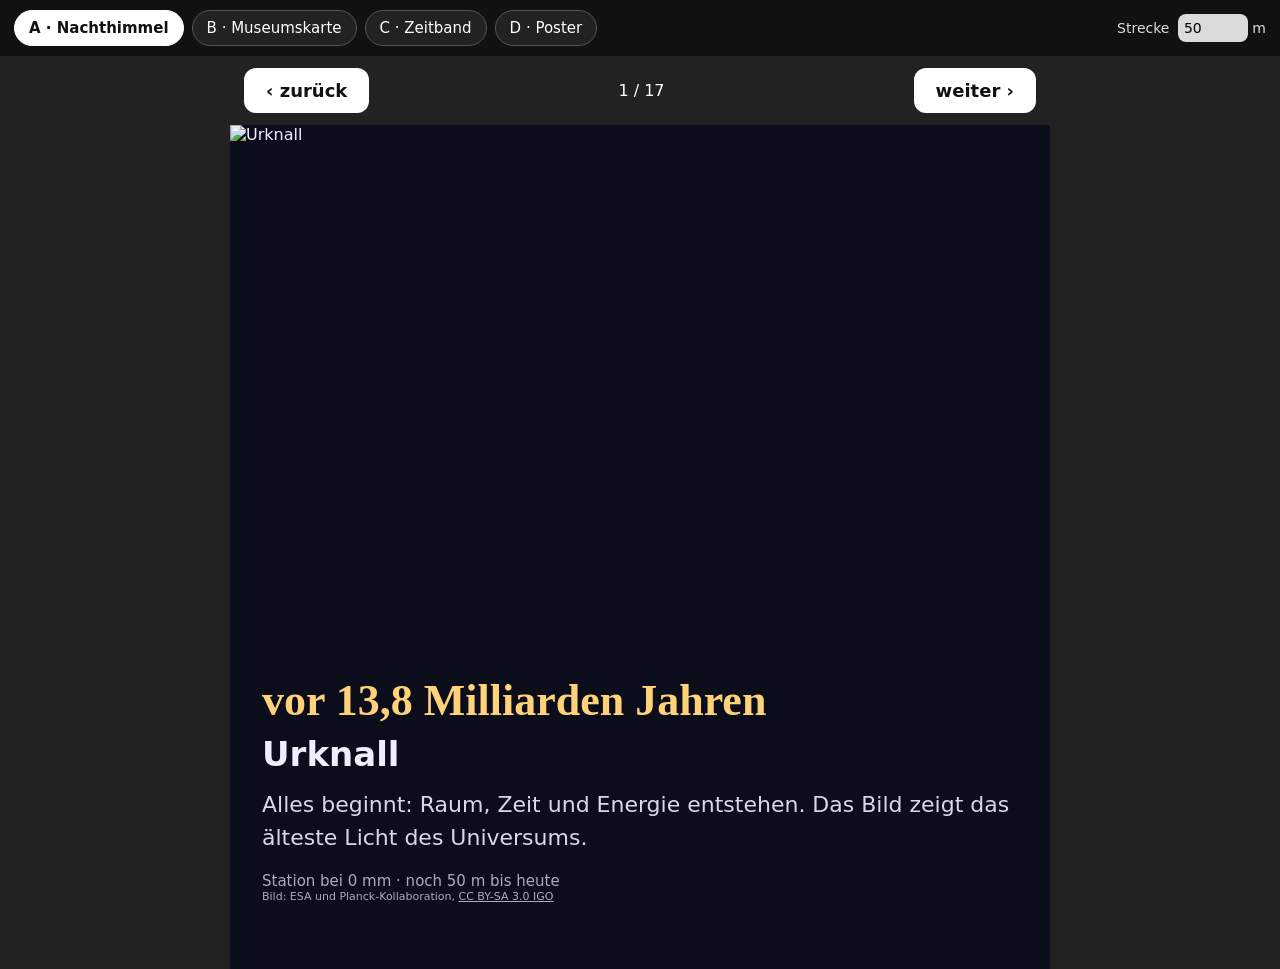
==== index.html @ dedfd53c "Designentwürfe und Stationsdaten Co-Authored-By: Claude Opus 5.5 <noreply@anthropic.com> Claude-Sess" ====
<!DOCTYPE html>
<html lang="de-CH">
<head><meta charset="utf-8"><meta name="viewport" content="width=device-width, initial-scale=1"><title>Zeitstrahl</title>
<meta http-equiv="refresh" content="0; url=designs.html"></head>
<body><p>Die App ist im Aufbau. <a href="designs.html">Zu den Designentwürfen</a></p></body>
</html>
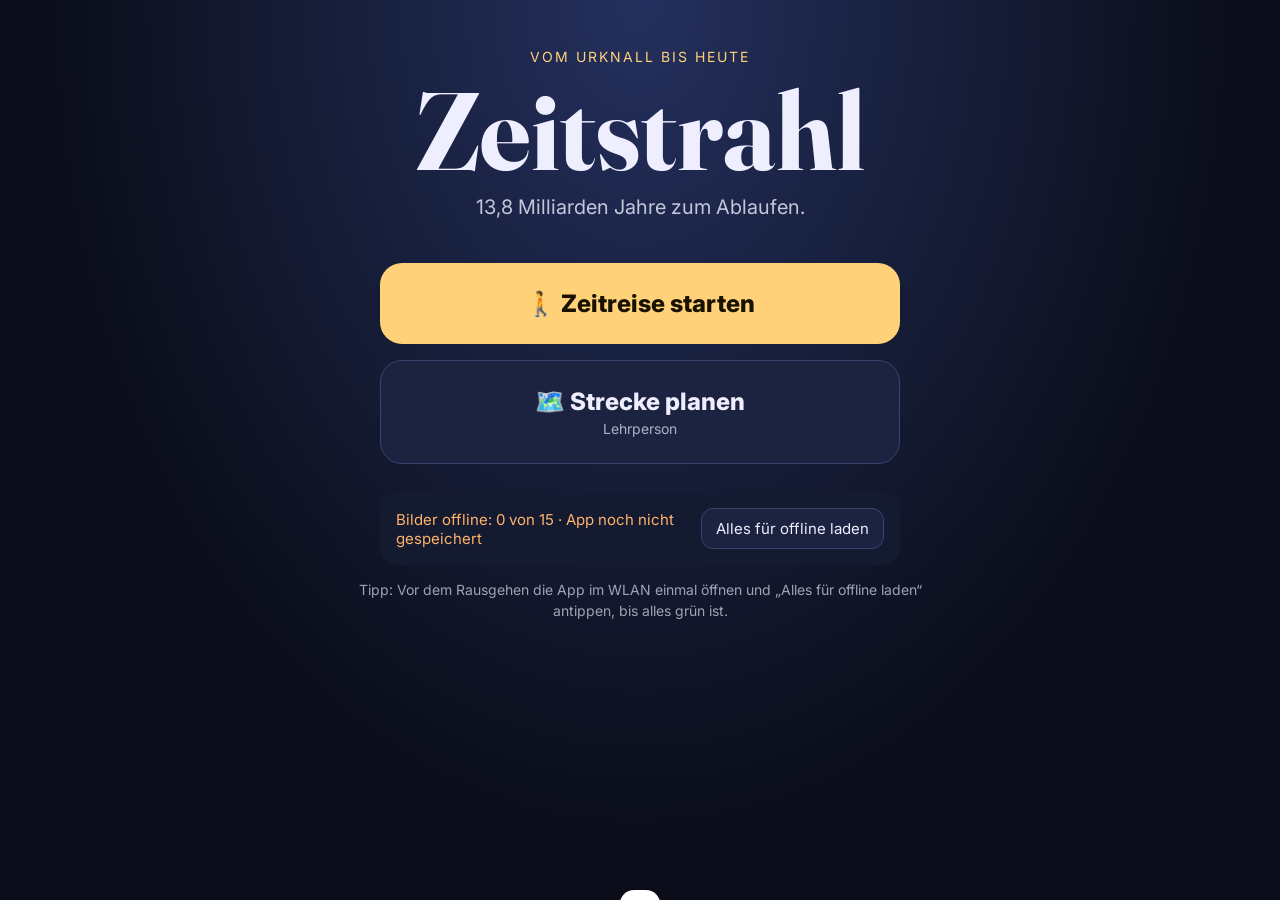
==== commit d769ed0a: "Offline-App: Planung mit Karte, QR-Karten, Scanner, Poster-Design mit Zeitband Co-Authored-By: Claud" ====
--- a/index.html
+++ b/index.html
@@ -1,6 +1,103 @@
 <!DOCTYPE html>
 <html lang="de-CH">
-<head><meta charset="utf-8"><meta name="viewport" content="width=device-width, initial-scale=1"><title>Zeitstrahl</title>
-<meta http-equiv="refresh" content="0; url=designs.html"></head>
-<body><p>Die App ist im Aufbau. <a href="designs.html">Zu den Designentwürfen</a></p></body>
+<head>
+<meta charset="utf-8">
+<meta name="viewport" content="width=device-width, initial-scale=1, viewport-fit=cover">
+<title>Zeitstrahl</title>
+<meta name="apple-mobile-web-app-capable" content="yes">
+<meta name="mobile-web-app-capable" content="yes">
+<meta name="apple-mobile-web-app-status-bar-style" content="black-translucent">
+<meta name="apple-mobile-web-app-title" content="Zeitstrahl">
+<meta name="theme-color" content="#0b0e1a">
+<link rel="manifest" href="manifest.webmanifest">
+<link rel="apple-touch-icon" href="icon-180.png">
+<link rel="stylesheet" href="https://fonts.googleapis.com/css2?family=Fraunces:opsz,wght@9..144,700&family=Inter:wght@400;600;800&display=swap">
+<link rel="stylesheet" href="vendor/leaflet/leaflet.css">
+<link rel="stylesheet" href="style.css">
+</head>
+<body>
+
+<!-- START -->
+<section id="home" class="screen on">
+  <div class="hero">
+    <div class="kicker">Vom Urknall bis heute</div>
+    <h1>Zeitstrahl</h1>
+    <p>13,8 Milliarden Jahre zum Ablaufen.</p>
+  </div>
+  <div class="cards">
+    <button class="big" data-go="walk">🚶 Zeitreise starten</button>
+    <button class="big alt" data-go="plan">🗺️ Strecke planen <small>Lehrperson</small></button>
+  </div>
+  <div class="offline">
+    <div id="offStatus">Offline-Status wird geprüft …</div>
+    <button id="btnCacheAll" class="small">Alles für offline laden</button>
+  </div>
+  <p class="hint">Tipp: Vor dem Rausgehen die App im WLAN einmal öffnen und „Alles für offline laden“ antippen, bis alles grün ist.</p>
+</section>
+
+<!-- PLANEN -->
+<section id="plan" class="screen">
+  <header class="top"><button class="back" data-go="home">‹</button><h2>Strecke planen</h2></header>
+  <div class="planbar">
+    <label>Länge <input id="len" type="number" min="5" max="5000" step="5" value="50"> m</label>
+    <span id="planHint">Tippe auf die Karte: zuerst den <b>Start</b>, dann die <b>Richtung</b>.</span>
+    <button id="btnReset" class="small">Neu setzen</button>
+  </div>
+  <div id="planMap" class="map"></div>
+  <div class="planactions">
+    <button id="btnTiles" class="small">Karte offline speichern</button>
+    <button id="btnPrint" class="small">QR-Karten drucken</button>
+    <button id="btnPlanQR" class="small">Plan auf Schüler-iPads übertragen</button>
+  </div>
+  <div id="coneList" class="conelist"></div>
+</section>
+
+<!-- LAUFEN -->
+<section id="walk" class="screen">
+  <header class="top"><button class="back" data-go="home">‹</button><h2>Zeitreise</h2></header>
+  <button id="btnScan" class="scanbtn">📷 Hütchen scannen</button>
+  <div id="walkMap" class="map small"></div>
+  <p id="walkNoPlan" class="hint">Noch keine Karte. Die Lehrperson kann den Plan-QR zeigen: einfach scannen.</p>
+  <h3 class="sub">Ohne Kamera: Hütchen antippen</h3>
+  <div id="walkList" class="conelist tappable"></div>
+</section>
+
+<!-- DRUCK -->
+<section id="print" class="screen">
+  <header class="top noprint"><button class="back" data-go="plan">‹</button><h2>QR-Karten</h2><button class="small" onclick="window.print()">Drucken</button></header>
+  <p class="hint noprint">Je eine Karte pro Hütchen. Auf A4 drucken, in vier Karten schneiden.</p>
+  <div id="printCards" class="printcards"></div>
+</section>
+
+<!-- STATION -->
+<div id="station" class="overlay">
+  <div class="st" id="stInner"></div>
+</div>
+
+<!-- SCANNER -->
+<div id="scanner" class="overlay dark">
+  <video id="video" playsinline muted></video>
+  <div class="scanframe"></div>
+  <div class="scantext">QR-Code am Hütchen ins Feld halten</div>
+  <button class="closebtn" id="btnScanClose">✕</button>
+</div>
+
+<!-- PLAN-QR -->
+<div id="planqr" class="overlay light">
+  <div class="planqrbox">
+    <h2>Plan übertragen</h2>
+    <p>Schülerinnen und Schüler öffnen die App, tippen auf „Zeitreise starten“ und scannen diesen Code.</p>
+    <div id="planQRsvg"></div>
+    <button class="small" id="btnPlanQRClose">Schliessen</button>
+  </div>
+</div>
+
+<div id="toast"></div>
+
+<script src="vendor/leaflet/leaflet.js"></script>
+<script src="vendor/jsQR.js"></script>
+<script src="vendor/qrcode.js"></script>
+<script src="stations.js"></script>
+<script src="app.js"></script>
+</body>
 </html>
--- a/vendor/leaflet/leaflet.css
+++ b/vendor/leaflet/leaflet.css
@@ -0,0 +1,661 @@
+/* required styles */
+
+.leaflet-pane,
+.leaflet-tile,
+.leaflet-marker-icon,
+.leaflet-marker-shadow,
+.leaflet-tile-container,
+.leaflet-pane > svg,
+.leaflet-pane > canvas,
+.leaflet-zoom-box,
+.leaflet-image-layer,
+.leaflet-layer {
+	position: absolute;
+	left: 0;
+	top: 0;
+	}
+.leaflet-container {
+	overflow: hidden;
+	}
+.leaflet-tile,
+.leaflet-marker-icon,
+.leaflet-marker-shadow {
+	-webkit-user-select: none;
+	   -moz-user-select: none;
+	        user-select: none;
+	  -webkit-user-drag: none;
+	}
+/* Prevents IE11 from highlighting tiles in blue */
+.leaflet-tile::selection {
+	background: transparent;
+}
+/* Safari renders non-retina tile on retina better with this, but Chrome is worse */
+.leaflet-safari .leaflet-tile {
+	image-rendering: -webkit-optimize-contrast;
+	}
+/* hack that prevents hw layers "stretching" when loading new tiles */
+.leaflet-safari .leaflet-tile-container {
+	width: 1600px;
+	height: 1600px;
+	-webkit-transform-origin: 0 0;
+	}
+.leaflet-marker-icon,
+.leaflet-marker-shadow {
+	display: block;
+	}
+/* .leaflet-container svg: reset svg max-width decleration shipped in Joomla! (joomla.org) 3.x */
+/* .leaflet-container img: map is broken in FF if you have max-width: 100% on tiles */
+.leaflet-container .leaflet-overlay-pane svg {
+	max-width: none !important;
+	max-height: none !important;
+	}
+.leaflet-container .leaflet-marker-pane img,
+.leaflet-container .leaflet-shadow-pane img,
+.leaflet-container .leaflet-tile-pane img,
+.leaflet-container img.leaflet-image-layer,
+.leaflet-container .leaflet-tile {
+	max-width: none !important;
+	max-height: none !important;
+	width: auto;
+	padding: 0;
+	}
+
+.leaflet-container img.leaflet-tile {
+	/* See: https://bugs.chromium.org/p/chromium/issues/detail?id=600120 */
+	mix-blend-mode: plus-lighter;
+}
+
+.leaflet-container.leaflet-touch-zoom {
+	-ms-touch-action: pan-x pan-y;
+	touch-action: pan-x pan-y;
+	}
+.leaflet-container.leaflet-touch-drag {
+	-ms-touch-action: pinch-zoom;
+	/* Fallback for FF which doesn't support pinch-zoom */
+	touch-action: none;
+	touch-action: pinch-zoom;
+}
+.leaflet-container.leaflet-touch-drag.leaflet-touch-zoom {
+	-ms-touch-action: none;
+	touch-action: none;
+}
+.leaflet-container {
+	-webkit-tap-highlight-color: transparent;
+}
+.leaflet-container a {
+	-webkit-tap-highlight-color: rgba(51, 181, 229, 0.4);
+}
+.leaflet-tile {
+	filter: inherit;
+	visibility: hidden;
+	}
+.leaflet-tile-loaded {
+	visibility: inherit;
+	}
+.leaflet-zoom-box {
+	width: 0;
+	height: 0;
+	-moz-box-sizing: border-box;
+	     box-sizing: border-box;
+	z-index: 800;
+	}
+/* workaround for https://bugzilla.mozilla.org/show_bug.cgi?id=888319 */
+.leaflet-overlay-pane svg {
+	-moz-user-select: none;
+	}
+
+.leaflet-pane         { z-index: 400; }
+
+.leaflet-tile-pane    { z-index: 200; }
+.leaflet-overlay-pane { z-index: 400; }
+.leaflet-shadow-pane  { z-index: 500; }
+.leaflet-marker-pane  { z-index: 600; }
+.leaflet-tooltip-pane   { z-index: 650; }
+.leaflet-popup-pane   { z-index: 700; }
+
+.leaflet-map-pane canvas { z-index: 100; }
+.leaflet-map-pane svg    { z-index: 200; }
+
+.leaflet-vml-shape {
+	width: 1px;
+	height: 1px;
+	}
+.lvml {
+	behavior: url(#default#VML);
+	display: inline-block;
+	position: absolute;
+	}
+
+
+/* control positioning */
+
+.leaflet-control {
+	position: relative;
+	z-index: 800;
+	pointer-events: visiblePainted; /* IE 9-10 doesn't have auto */
+	pointer-events: auto;
+	}
+.leaflet-top,
+.leaflet-bottom {
+	position: absolute;
+	z-index: 1000;
+	pointer-events: none;
+	}
+.leaflet-top {
+	top: 0;
+	}
+.leaflet-right {
+	right: 0;
+	}
+.leaflet-bottom {
+	bottom: 0;
+	}
+.leaflet-left {
+	left: 0;
+	}
+.leaflet-control {
+	float: left;
+	clear: both;
+	}
+.leaflet-right .leaflet-control {
+	float: right;
+	}
+.leaflet-top .leaflet-control {
+	margin-top: 10px;
+	}
+.leaflet-bottom .leaflet-control {
+	margin-bottom: 10px;
+	}
+.leaflet-left .leaflet-control {
+	margin-left: 10px;
+	}
+.leaflet-right .leaflet-control {
+	margin-right: 10px;
+	}
+
+
+/* zoom and fade animations */
+
+.leaflet-fade-anim .leaflet-popup {
+	opacity: 0;
+	-webkit-transition: opacity 0.2s linear;
+	   -moz-transition: opacity 0.2s linear;
+	        transition: opacity 0.2s linear;
+	}
+.leaflet-fade-anim .leaflet-map-pane .leaflet-popup {
+	opacity: 1;
+	}
+.leaflet-zoom-animated {
+	-webkit-transform-origin: 0 0;
+	    -ms-transform-origin: 0 0;
+	        transform-origin: 0 0;
+	}
+svg.leaflet-zoom-animated {
+	will-change: transform;
+}
+
+.leaflet-zoom-anim .leaflet-zoom-animated {
+	-webkit-transition: -webkit-transform 0.25s cubic-bezier(0,0,0.25,1);
+	   -moz-transition:    -moz-transform 0.25s cubic-bezier(0,0,0.25,1);
+	        transition:         transform 0.25s cubic-bezier(0,0,0.25,1);
+	}
+.leaflet-zoom-anim .leaflet-tile,
+.leaflet-pan-anim .leaflet-tile {
+	-webkit-transition: none;
+	   -moz-transition: none;
+	        transition: none;
+	}
+
+.leaflet-zoom-anim .leaflet-zoom-hide {
+	visibility: hidden;
+	}
+
+
+/* cursors */
+
+.leaflet-interactive {
+	cursor: pointer;
+	}
+.leaflet-grab {
+	cursor: -webkit-grab;
+	cursor:    -moz-grab;
+	cursor:         grab;
+	}
+.leaflet-crosshair,
+.leaflet-crosshair .leaflet-interactive {
+	cursor: crosshair;
+	}
+.leaflet-popup-pane,
+.leaflet-control {
+	cursor: auto;
+	}
+.leaflet-dragging .leaflet-grab,
+.leaflet-dragging .leaflet-grab .leaflet-interactive,
+.leaflet-dragging .leaflet-marker-draggable {
+	cursor: move;
+	cursor: -webkit-grabbing;
+	cursor:    -moz-grabbing;
+	cursor:         grabbing;
+	}
+
+/* marker & overlays interactivity */
+.leaflet-marker-icon,
+.leaflet-marker-shadow,
+.leaflet-image-layer,
+.leaflet-pane > svg path,
+.leaflet-tile-container {
+	pointer-events: none;
+	}
+
+.leaflet-marker-icon.leaflet-interactive,
+.leaflet-image-layer.leaflet-interactive,
+.leaflet-pane > svg path.leaflet-interactive,
+svg.leaflet-image-layer.leaflet-interactive path {
+	pointer-events: visiblePainted; /* IE 9-10 doesn't have auto */
+	pointer-events: auto;
+	}
+
+/* visual tweaks */
+
+.leaflet-container {
+	background: #ddd;
+	outline-offset: 1px;
+	}
+.leaflet-container a {
+	color: #0078A8;
+	}
+.leaflet-zoom-box {
+	border: 2px dotted #38f;
+	background: rgba(255,255,255,0.5);
+	}
+
+
+/* general typography */
+.leaflet-container {
+	font-family: "Helvetica Neue", Arial, Helvetica, sans-serif;
+	font-size: 12px;
+	font-size: 0.75rem;
+	line-height: 1.5;
+	}
+
+
+/* general toolbar styles */
+
+.leaflet-bar {
+	box-shadow: 0 1px 5px rgba(0,0,0,0.65);
+	border-radius: 4px;
+	}
+.leaflet-bar a {
+	background-color: #fff;
+	border-bottom: 1px solid #ccc;
+	width: 26px;
+	height: 26px;
+	line-height: 26px;
+	display: block;
+	text-align: center;
+	text-decoration: none;
+	color: black;
+	}
+.leaflet-bar a,
+.leaflet-control-layers-toggle {
+	background-position: 50% 50%;
+	background-repeat: no-repeat;
+	display: block;
+	}
+.leaflet-bar a:hover,
+.leaflet-bar a:focus {
+	background-color: #f4f4f4;
+	}
+.leaflet-bar a:first-child {
+	border-top-left-radius: 4px;
+	border-top-right-radius: 4px;
+	}
+.leaflet-bar a:last-child {
+	border-bottom-left-radius: 4px;
+	border-bottom-right-radius: 4px;
+	border-bottom: none;
+	}
+.leaflet-bar a.leaflet-disabled {
+	cursor: default;
+	background-color: #f4f4f4;
+	color: #bbb;
+	}
+
+.leaflet-touch .leaflet-bar a {
+	width: 30px;
+	height: 30px;
+	line-height: 30px;
+	}
+.leaflet-touch .leaflet-bar a:first-child {
+	border-top-left-radius: 2px;
+	border-top-right-radius: 2px;
+	}
+.leaflet-touch .leaflet-bar a:last-child {
+	border-bottom-left-radius: 2px;
+	border-bottom-right-radius: 2px;
+	}
+
+/* zoom control */
+
+.leaflet-control-zoom-in,
+.leaflet-control-zoom-out {
+	font: bold 18px 'Lucida Console', Monaco, monospace;
+	text-indent: 1px;
+	}
+
+.leaflet-touch .leaflet-control-zoom-in, .leaflet-touch .leaflet-control-zoom-out  {
+	font-size: 22px;
+	}
+
+
+/* layers control */
+
+.leaflet-control-layers {
+	box-shadow: 0 1px 5px rgba(0,0,0,0.4);
+	background: #fff;
+	border-radius: 5px;
+	}
+.leaflet-control-layers-toggle {
+	background-image: url(images/layers.png);
+	width: 36px;
+	height: 36px;
+	}
+.leaflet-retina .leaflet-control-layers-toggle {
+	background-image: url(images/layers-2x.png);
+	background-size: 26px 26px;
+	}
+.leaflet-touch .leaflet-control-layers-toggle {
+	width: 44px;
+	height: 44px;
+	}
+.leaflet-control-layers .leaflet-control-layers-list,
+.leaflet-control-layers-expanded .leaflet-control-layers-toggle {
+	display: none;
+	}
+.leaflet-control-layers-expanded .leaflet-control-layers-list {
+	display: block;
+	position: relative;
+	}
+.leaflet-control-layers-expanded {
+	padding: 6px 10px 6px 6px;
+	color: #333;
+	background: #fff;
+	}
+.leaflet-control-layers-scrollbar {
+	overflow-y: scroll;
+	overflow-x: hidden;
+	padding-right: 5px;
+	}
+.leaflet-control-layers-selector {
+	margin-top: 2px;
+	position: relative;
+	top: 1px;
+	}
+.leaflet-control-layers label {
+	display: block;
+	font-size: 13px;
+	font-size: 1.08333em;
+	}
+.leaflet-control-layers-separator {
+	height: 0;
+	border-top: 1px solid #ddd;
+	margin: 5px -10px 5px -6px;
+	}
+
+/* Default icon URLs */
+.leaflet-default-icon-path { /* used only in path-guessing heuristic, see L.Icon.Default */
+	background-image: url(images/marker-icon.png);
+	}
+
+
+/* attribution and scale controls */
+
+.leaflet-container .leaflet-control-attribution {
+	background: #fff;
+	background: rgba(255, 255, 255, 0.8);
+	margin: 0;
+	}
+.leaflet-control-attribution,
+.leaflet-control-scale-line {
+	padding: 0 5px;
+	color: #333;
+	line-height: 1.4;
+	}
+.leaflet-control-attribution a {
+	text-decoration: none;
+	}
+.leaflet-control-attribution a:hover,
+.leaflet-control-attribution a:focus {
+	text-decoration: underline;
+	}
+.leaflet-attribution-flag {
+	display: inline !important;
+	vertical-align: baseline !important;
+	width: 1em;
+	height: 0.6669em;
+	}
+.leaflet-left .leaflet-control-scale {
+	margin-left: 5px;
+	}
+.leaflet-bottom .leaflet-control-scale {
+	margin-bottom: 5px;
+	}
+.leaflet-control-scale-line {
+	border: 2px solid #777;
+	border-top: none;
+	line-height: 1.1;
+	padding: 2px 5px 1px;
+	white-space: nowrap;
+	-moz-box-sizing: border-box;
+	     box-sizing: border-box;
+	background: rgba(255, 255, 255, 0.8);
+	text-shadow: 1px 1px #fff;
+	}
+.leaflet-control-scale-line:not(:first-child) {
+	border-top: 2px solid #777;
+	border-bottom: none;
+	margin-top: -2px;
+	}
+.leaflet-control-scale-line:not(:first-child):not(:last-child) {
+	border-bottom: 2px solid #777;
+	}
+
+.leaflet-touch .leaflet-control-attribution,
+.leaflet-touch .leaflet-control-layers,
+.leaflet-touch .leaflet-bar {
+	box-shadow: none;
+	}
+.leaflet-touch .leaflet-control-layers,
+.leaflet-touch .leaflet-bar {
+	border: 2px solid rgba(0,0,0,0.2);
+	background-clip: padding-box;
+	}
+
+
+/* popup */
+
+.leaflet-popup {
+	position: absolute;
+	text-align: center;
+	margin-bottom: 20px;
+	}
+.leaflet-popup-content-wrapper {
+	padding: 1px;
+	text-align: left;
+	border-radius: 12px;
+	}
+.leaflet-popup-content {
+	margin: 13px 24px 13px 20px;
+	line-height: 1.3;
+	font-size: 13px;
+	font-size: 1.08333em;
+	min-height: 1px;
+	}
+.leaflet-popup-content p {
+	margin: 17px 0;
+	margin: 1.3em 0;
+	}
+.leaflet-popup-tip-container {
+	width: 40px;
+	height: 20px;
+	position: absolute;
+	left: 50%;
+	margin-top: -1px;
+	margin-left: -20px;
+	overflow: hidden;
+	pointer-events: none;
+	}
+.leaflet-popup-tip {
+	width: 17px;
+	height: 17px;
+	padding: 1px;
+
+	margin: -10px auto 0;
+	pointer-events: auto;
+
+	-webkit-transform: rotate(45deg);
+	   -moz-transform: rotate(45deg);
+	    -ms-transform: rotate(45deg);
+	        transform: rotate(45deg);
+	}
+.leaflet-popup-content-wrapper,
+.leaflet-popup-tip {
+	background: white;
+	color: #333;
+	box-shadow: 0 3px 14px rgba(0,0,0,0.4);
+	}
+.leaflet-container a.leaflet-popup-close-button {
+	position: absolute;
+	top: 0;
+	right: 0;
+	border: none;
+	text-align: center;
+	width: 24px;
+	height: 24px;
+	font: 16px/24px Tahoma, Verdana, sans-serif;
+	color: #757575;
+	text-decoration: none;
+	background: transparent;
+	}
+.leaflet-container a.leaflet-popup-close-button:hover,
+.leaflet-container a.leaflet-popup-close-button:focus {
+	color: #585858;
+	}
+.leaflet-popup-scrolled {
+	overflow: auto;
+	}
+
+.leaflet-oldie .leaflet-popup-content-wrapper {
+	-ms-zoom: 1;
+	}
+.leaflet-oldie .leaflet-popup-tip {
+	width: 24px;
+	margin: 0 auto;
+
+	-ms-filter: "progid:DXImageTransform.Microsoft.Matrix(M11=0.70710678, M12=0.70710678, M21=-0.70710678, M22=0.70710678)";
+	filter: progid:DXImageTransform.Microsoft.Matrix(M11=0.70710678, M12=0.70710678, M21=-0.70710678, M22=0.70710678);
+	}
+
+.leaflet-oldie .leaflet-control-zoom,
+.leaflet-oldie .leaflet-control-layers,
+.leaflet-oldie .leaflet-popup-content-wrapper,
+.leaflet-oldie .leaflet-popup-tip {
+	border: 1px solid #999;
+	}
+
+
+/* div icon */
+
+.leaflet-div-icon {
+	background: #fff;
+	border: 1px solid #666;
+	}
+
+
+/* Tooltip */
+/* Base styles for the element that has a tooltip */
+.leaflet-tooltip {
+	position: absolute;
+	padding: 6px;
+	background-color: #fff;
+	border: 1px solid #fff;
+	border-radius: 3px;
+	color: #222;
+	white-space: nowrap;
+	-webkit-user-select: none;
+	-moz-user-select: none;
+	-ms-user-select: none;
+	user-select: none;
+	pointer-events: none;
+	box-shadow: 0 1px 3px rgba(0,0,0,0.4);
+	}
+.leaflet-tooltip.leaflet-interactive {
+	cursor: pointer;
+	pointer-events: auto;
+	}
+.leaflet-tooltip-top:before,
+.leaflet-tooltip-bottom:before,
+.leaflet-tooltip-left:before,
+.leaflet-tooltip-right:before {
+	position: absolute;
+	pointer-events: none;
+	border: 6px solid transparent;
+	background: transparent;
+	content: "";
+	}
+
+/* Directions */
+
+.leaflet-tooltip-bottom {
+	margin-top: 6px;
+}
+.leaflet-tooltip-top {
+	margin-top: -6px;
+}
+.leaflet-tooltip-bottom:before,
+.leaflet-tooltip-top:before {
+	left: 50%;
+	margin-left: -6px;
+	}
+.leaflet-tooltip-top:before {
+	bottom: 0;
+	margin-bottom: -12px;
+	border-top-color: #fff;
+	}
+.leaflet-tooltip-bottom:before {
+	top: 0;
+	margin-top: -12px;
+	margin-left: -6px;
+	border-bottom-color: #fff;
+	}
+.leaflet-tooltip-left {
+	margin-left: -6px;
+}
+.leaflet-tooltip-right {
+	margin-left: 6px;
+}
+.leaflet-tooltip-left:before,
+.leaflet-tooltip-right:before {
+	top: 50%;
+	margin-top: -6px;
+	}
+.leaflet-tooltip-left:before {
+	right: 0;
+	margin-right: -12px;
+	border-left-color: #fff;
+	}
+.leaflet-tooltip-right:before {
+	left: 0;
+	margin-left: -12px;
+	border-right-color: #fff;
+	}
+
+/* Printing */
+
+@media print {
+	/* Prevent printers from removing background-images of controls. */
+	.leaflet-control {
+		-webkit-print-color-adjust: exact;
+		print-color-adjust: exact;
+		}
+	}
--- a/style.css
+++ b/style.css
@@ -0,0 +1,111 @@
+*{box-sizing:border-box;margin:0;padding:0}
+html,body{height:100%}
+body{font-family:Inter,system-ui,-apple-system,sans-serif;background:#0b0e1a;color:#eef;-webkit-tap-highlight-color:transparent}
+button{font:inherit;cursor:pointer}
+.screen{display:none;min-height:100vh;padding:env(safe-area-inset-top) 0 calc(env(safe-area-inset-bottom) + 24px)}
+.screen.on{display:block}
+
+/* Start */
+#home{background:radial-gradient(ellipse at 50% 0%,#24305e 0%,#0b0e1a 65%);padding:calc(env(safe-area-inset-top) + 48px) 24px 40px;text-align:center}
+.hero .kicker{text-transform:uppercase;letter-spacing:.14em;font-size:14px;color:#ffd27a}
+.hero h1{font-family:Fraunces,Georgia,serif;font-size:clamp(56px,12vw,110px);line-height:1;margin:10px 0}
+.hero p{font-size:20px;opacity:.8}
+.cards{display:grid;gap:16px;max-width:520px;margin:44px auto 28px}
+.big{padding:26px;border-radius:22px;border:0;background:#ffd27a;color:#1a1200;font-size:24px;font-weight:800}
+.big.alt{background:#1c2340;color:#eef;border:1px solid #39436e}
+.big small{display:block;font-size:14px;font-weight:400;opacity:.7;margin-top:4px}
+.offline{max-width:520px;margin:0 auto;padding:16px;border-radius:16px;background:#141a30;display:flex;gap:12px;align-items:center;justify-content:space-between;text-align:left;font-size:15px}
+.ok{color:#7be0a0}.warn{color:#ffb36b}
+.hint{max-width:620px;margin:14px auto;padding:0 16px;font-size:14px;opacity:.65;line-height:1.5}
+.small{padding:10px 14px;border-radius:12px;border:1px solid #39436e;background:#1c2340;color:#eef;font-size:15px;white-space:nowrap}
+
+/* Kopfzeile */
+.top{display:flex;align-items:center;gap:12px;padding:12px 16px;background:#0b0e1a;position:sticky;top:0;z-index:500}
+.top h2{flex:1;font-size:22px}
+.back{width:44px;height:44px;border-radius:50%;border:0;background:#1c2340;color:#fff;font-size:26px;line-height:1}
+
+/* Planen */
+#plan{background:#0f1324}
+.planbar,.planactions{display:flex;flex-wrap:wrap;gap:10px;align-items:center;padding:10px 16px;font-size:15px}
+.planbar input{width:90px;padding:8px;border-radius:10px;border:0;font:inherit;margin:0 4px}
+#planHint{flex:1;min-width:220px;opacity:.8}
+.map{height:52vh;margin:0 16px;border-radius:16px;overflow:hidden;background:#1c2340}
+.map.small{height:38vh}
+.conelist{padding:10px 16px;display:grid;gap:8px}
+.cone{display:flex;gap:14px;align-items:center;padding:12px 14px;border-radius:14px;background:#151b33;text-align:left;color:#eef;border:0;width:100%}
+.cone .n{flex:none;width:42px;height:42px;border-radius:50%;background:#ffd27a;color:#1a1200;font-weight:800;display:grid;place-items:center;font-size:18px}
+.cone.gap .n{background:#39436e;color:#fff}
+.cone .m{font-weight:800;font-size:18px;min-width:76px}
+.cone .t{font-size:15px;opacity:.85;line-height:1.35}
+.cone .seen{margin-left:auto;color:#7be0a0;font-size:20px}
+
+/* Laufen */
+#walk{background:#0f1324}
+.scanbtn{display:block;width:calc(100% - 32px);margin:12px 16px 16px;padding:26px;border-radius:22px;border:0;background:#ffd27a;color:#1a1200;font-size:26px;font-weight:800}
+.sub{padding:18px 16px 0;font-size:16px;opacity:.7}
+
+/* Overlays */
+.overlay{display:none;position:fixed;inset:0;z-index:2000}
+.overlay.on{display:block}
+.overlay.dark{background:#000}
+.overlay.light{background:#0b0e1acc;backdrop-filter:blur(8px);-webkit-backdrop-filter:blur(8px)}
+#video{position:absolute;inset:0;width:100%;height:100%;object-fit:cover}
+.scanframe{position:absolute;left:50%;top:45%;width:min(70vw,380px);aspect-ratio:1;transform:translate(-50%,-50%);border:4px solid #ffd27a;border-radius:24px;box-shadow:0 0 0 100vmax #0007}
+.scantext{position:absolute;left:0;right:0;bottom:calc(env(safe-area-inset-bottom) + 60px);text-align:center;font-size:20px;font-weight:600}
+.closebtn{position:absolute;top:calc(env(safe-area-inset-top) + 14px);right:14px;width:52px;height:52px;border-radius:50%;border:0;background:#000a;color:#fff;font-size:24px;z-index:5}
+.planqrbox{max-width:480px;margin:10vh auto;background:#fff;color:#111;border-radius:24px;padding:28px;text-align:center}
+.planqrbox p{margin:10px 0 18px;line-height:1.45}
+.planqrbox svg{width:min(70vw,320px);height:auto}
+.planqrbox .small{background:#111;color:#fff;margin-top:14px}
+
+/* Station: Poster (D) mit Zeitband (C) */
+.st{position:absolute;inset:0;background:#000;color:#fff;overflow:hidden}
+.st .photo{position:absolute;inset:0;width:100%;height:100%;object-fit:cover}
+.st .gapbg{position:absolute;inset:0;background:radial-gradient(ellipse at 50% 40%,#1a1f35 0%,#05060b 70%)}
+.st .gapbg::after{content:"";position:absolute;inset:0;background-image:radial-gradient(1px 1px at 20% 30%,#fff8 50%,transparent 51%),radial-gradient(1px 1px at 70% 60%,#fff6 50%,transparent 51%),radial-gradient(1.5px 1.5px at 40% 80%,#fff5 50%,transparent 51%),radial-gradient(1px 1px at 85% 20%,#fff7 50%,transparent 51%),radial-gradient(1px 1px at 55% 15%,#fff6 50%,transparent 51%)}
+.st .shade{position:absolute;inset:0;background:linear-gradient(180deg,#0006 0%,#0000 22%,#0000 35%,#000d 72%)}
+.st .num{position:absolute;top:calc(env(safe-area-inset-top) + 22px);left:26px;right:90px;font-family:Fraunces,Georgia,serif;font-weight:700;font-size:clamp(68px,14vw,140px);line-height:.9;text-shadow:0 4px 30px #000a}
+.st .num small{display:block;font-size:.24em;font-family:Inter,sans-serif;font-weight:600;letter-spacing:.03em;margin-top:8px}
+.st .panel{position:absolute;left:16px;right:16px;bottom:calc(env(safe-area-inset-bottom) + 16px);padding:22px 24px 18px;border-radius:24px;background:#0007;backdrop-filter:blur(16px);-webkit-backdrop-filter:blur(16px);border:1px solid #fff3}
+.st h1{font-size:clamp(26px,4.6vw,40px);margin-bottom:8px}
+.st p{font-size:clamp(18px,2.6vw,22px);line-height:1.5}
+.st .band{margin-top:20px}
+.st .track{position:relative;height:14px;background:linear-gradient(90deg,#1b1b3a,#3a2a6b 30%,#b4532a 70%,#2a8f5a);border-radius:7px}
+.st .marker{position:absolute;top:-9px;width:6px;height:32px;background:#fff;border-radius:3px;transform:translateX(-3px);box-shadow:0 0 12px #fff}
+.st .ends{display:flex;justify-content:space-between;font-size:13px;margin-top:8px;opacity:.75}
+.st .meta{display:flex;justify-content:space-between;gap:12px;align-items:baseline;margin-top:10px;font-size:15px}
+.st .meta b{font-size:20px}
+.st .credit{font-size:11px;opacity:.6;margin-top:8px}
+.st .credit a{color:inherit}
+.st .pager{position:absolute;top:calc(env(safe-area-inset-top) + 84px);right:14px;display:flex;flex-direction:column;gap:10px}
+.st .pager button{width:52px;height:52px;border-radius:50%;border:0;background:#000a;color:#fff;font-size:24px}
+.st .dots{font-size:14px;text-align:center;background:#000a;border-radius:20px;padding:4px 0}
+
+#toast{position:fixed;left:50%;bottom:calc(env(safe-area-inset-bottom) + 24px);transform:translateX(-50%) translateY(150%);background:#fff;color:#111;padding:14px 20px;border-radius:14px;font-weight:600;z-index:3000;transition:transform .3s;max-width:90vw;text-align:center}
+#toast.on{transform:translateX(-50%) translateY(0)}
+
+/* Leaflet Marker */
+.conemark{background:#ffd27a;color:#1a1200;border:2px solid #1a1200;border-radius:50%;font-weight:800;font-size:13px;display:grid;place-items:center}
+.conemark.gap{background:#c6cbe6}
+
+/* Druck */
+#print{background:#fff;color:#111}
+#print .top{background:#fff}
+#print .top h2{color:#111}
+#print .back{background:#eee;color:#111}
+#print .small{background:#111;color:#fff;border:0}
+#print .hint{color:#111}
+.printcards{display:grid;grid-template-columns:1fr 1fr;gap:0;max-width:210mm;margin:0 auto}
+.pcard{height:148mm;border:1px dashed #999;padding:10mm;display:flex;flex-direction:column;align-items:center;text-align:center;break-inside:avoid;page-break-inside:avoid}
+.pcard .pn{font-family:Fraunces,Georgia,serif;font-size:44px;font-weight:700;line-height:1}
+.pcard .pm{font-size:20px;font-weight:800;margin:4px 0 8px}
+.pcard svg{width:62mm;height:62mm}
+.pcard .pt{font-size:13px;margin-top:8px;line-height:1.35}
+@media print{
+  @page{size:A4;margin:0}
+  body{background:#fff}
+  .noprint,#home,#plan,#walk,.overlay,#toast{display:none!important}
+  #print{display:block!important;padding:0}
+  .printcards{max-width:none}
+  .pcard:nth-child(4n){page-break-after:always}
+}
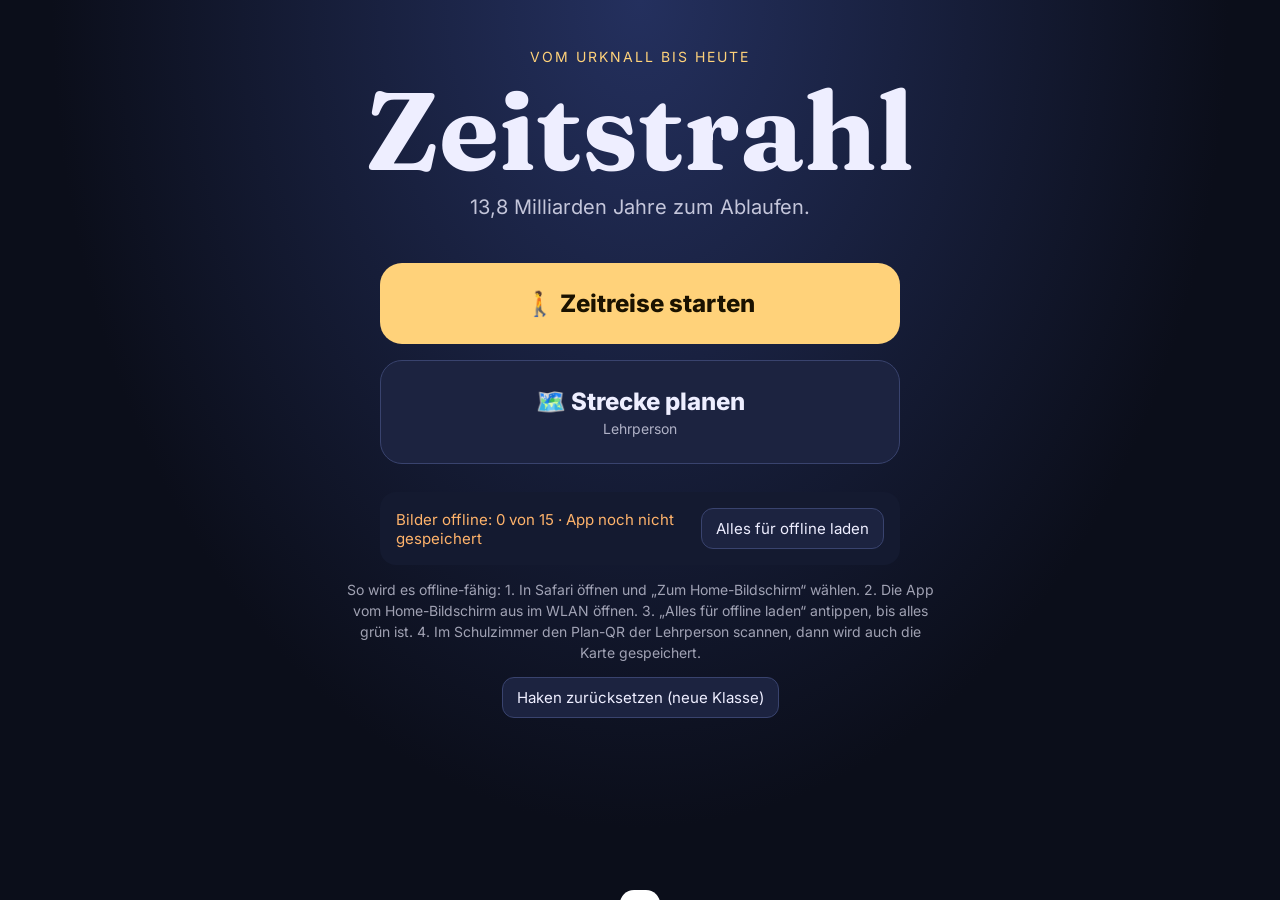
==== commit b434a244: "Prüfbericht umgesetzt: Offline-Schriften, Karten für Schüler-iPads, Druckbögen, Zahlformat, Texte Co" ====
--- a/index.html
+++ b/index.html
@@ -11,7 +11,6 @@
 <meta name="theme-color" content="#0b0e1a">
 <link rel="manifest" href="manifest.webmanifest">
 <link rel="apple-touch-icon" href="icon-180.png">
-<link rel="stylesheet" href="https://fonts.googleapis.com/css2?family=Fraunces:opsz,wght@9..144,700&family=Inter:wght@400;600;800&display=swap">
 <link rel="stylesheet" href="vendor/leaflet/leaflet.css">
 <link rel="stylesheet" href="style.css">
 </head>
@@ -28,11 +27,13 @@
     <button class="big" data-go="walk">🚶 Zeitreise starten</button>
     <button class="big alt" data-go="plan">🗺️ Strecke planen <small>Lehrperson</small></button>
   </div>
+  <div id="safariWarn" class="safariwarn">Du bist im Safari-Browser. Für den Offline-Betrieb: Teilen-Symbol → <b>Zum Home-Bildschirm</b>, dann die App <b>vom Home-Bildschirm aus</b> im WLAN öffnen und dort „Alles für offline laden“ antippen. Safari und die Home-Bildschirm-App speichern getrennt.</div>
   <div class="offline">
     <div id="offStatus">Offline-Status wird geprüft …</div>
     <button id="btnCacheAll" class="small">Alles für offline laden</button>
   </div>
-  <p class="hint">Tipp: Vor dem Rausgehen die App im WLAN einmal öffnen und „Alles für offline laden“ antippen, bis alles grün ist.</p>
+  <p class="hint">So wird es offline-fähig: 1. In Safari öffnen und „Zum Home-Bildschirm“ wählen. 2. Die App vom Home-Bildschirm aus im WLAN öffnen. 3. „Alles für offline laden“ antippen, bis alles grün ist. 4. Im Schulzimmer den Plan-QR der Lehrperson scannen, dann wird auch die Karte gespeichert.</p>
+  <button id="btnResetSeen" class="small" style="display:block;margin:10px auto">Haken zurücksetzen (neue Klasse)</button>
 </section>
 
 <!-- PLANEN -->
@@ -57,7 +58,8 @@
   <header class="top"><button class="back" data-go="home">‹</button><h2>Zeitreise</h2></header>
   <button id="btnScan" class="scanbtn">📷 Hütchen scannen</button>
   <div id="walkMap" class="map small"></div>
-  <p id="walkNoPlan" class="hint">Noch keine Karte. Die Lehrperson kann den Plan-QR zeigen: einfach scannen.</p>
+  <div class="planactions" id="walkTilesRow"><button id="btnWalkTiles" class="small">Karte offline laden</button></div>
+  <p id="walkNoPlan" class="hint">Noch kein Plan auf diesem iPad. Bitte zuerst im Schulzimmer (WLAN) den Plan-QR der Lehrperson scannen. Danach erscheinen Karte und Hütchen-Liste.</p>
   <h3 class="sub">Ohne Kamera: Hütchen antippen</h3>
   <div id="walkList" class="conelist tappable"></div>
 </section>
@@ -76,7 +78,7 @@
 
 <!-- SCANNER -->
 <div id="scanner" class="overlay dark">
-  <video id="video" playsinline muted></video>
+  <video id="video" playsinline muted autoplay></video>
   <div class="scanframe"></div>
   <div class="scantext">QR-Code am Hütchen ins Feld halten</div>
   <button class="closebtn" id="btnScanClose">✕</button>
--- a/style.css
+++ b/style.css
@@ -1,3 +1,7 @@
+@font-face{font-family:Fraunces;font-weight:700;src:url(vendor/fonts/fraunces-latin-700-normal.woff2) format("woff2");font-display:swap}
+@font-face{font-family:Inter;font-weight:400;src:url(vendor/fonts/inter-latin-400-normal.woff2) format("woff2");font-display:swap}
+@font-face{font-family:Inter;font-weight:600;src:url(vendor/fonts/inter-latin-600-normal.woff2) format("woff2");font-display:swap}
+@font-face{font-family:Inter;font-weight:800;src:url(vendor/fonts/inter-latin-800-normal.woff2) format("woff2");font-display:swap}
 *{box-sizing:border-box;margin:0;padding:0}
 html,body{height:100%}
 body{font-family:Inter,system-ui,-apple-system,sans-serif;background:#0b0e1a;color:#eef;-webkit-tap-highlight-color:transparent}
@@ -16,6 +20,7 @@
 .big small{display:block;font-size:14px;font-weight:400;opacity:.7;margin-top:4px}
 .offline{max-width:520px;margin:0 auto;padding:16px;border-radius:16px;background:#141a30;display:flex;gap:12px;align-items:center;justify-content:space-between;text-align:left;font-size:15px}
 .ok{color:#7be0a0}.warn{color:#ffb36b}
+.safariwarn{max-width:520px;margin:0 auto 16px;padding:14px 16px;border-radius:14px;background:#5a2a12;color:#ffe2c8;font-size:15px;line-height:1.45;text-align:left;display:none}
 .hint{max-width:620px;margin:14px auto;padding:0 16px;font-size:14px;opacity:.65;line-height:1.5}
 .small{padding:10px 14px;border-radius:12px;border:1px solid #39436e;background:#1c2340;color:#eef;font-size:15px;white-space:nowrap}
 
@@ -95,17 +100,17 @@
 #print .back{background:#eee;color:#111}
 #print .small{background:#111;color:#fff;border:0}
 #print .hint{color:#111}
-.printcards{display:grid;grid-template-columns:1fr 1fr;gap:0;max-width:210mm;margin:0 auto}
-.pcard{height:148mm;border:1px dashed #999;padding:10mm;display:flex;flex-direction:column;align-items:center;text-align:center;break-inside:avoid;page-break-inside:avoid}
+.printcards{max-width:200mm;margin:0 auto}
+.sheet{display:grid;grid-template-columns:1fr 1fr;break-after:page;page-break-after:always}
+.pcard{height:138mm;border:1px dashed #999;padding:10mm;display:flex;flex-direction:column;align-items:center;text-align:center;break-inside:avoid;page-break-inside:avoid}
 .pcard .pn{font-family:Fraunces,Georgia,serif;font-size:44px;font-weight:700;line-height:1}
 .pcard .pm{font-size:20px;font-weight:800;margin:4px 0 8px}
 .pcard svg{width:62mm;height:62mm}
 .pcard .pt{font-size:13px;margin-top:8px;line-height:1.35}
 @media print{
-  @page{size:A4;margin:0}
+  @page{size:A4;margin:5mm}
   body{background:#fff}
   .noprint,#home,#plan,#walk,.overlay,#toast{display:none!important}
   #print{display:block!important;padding:0}
   .printcards{max-width:none}
-  .pcard:nth-child(4n){page-break-after:always}
 }
